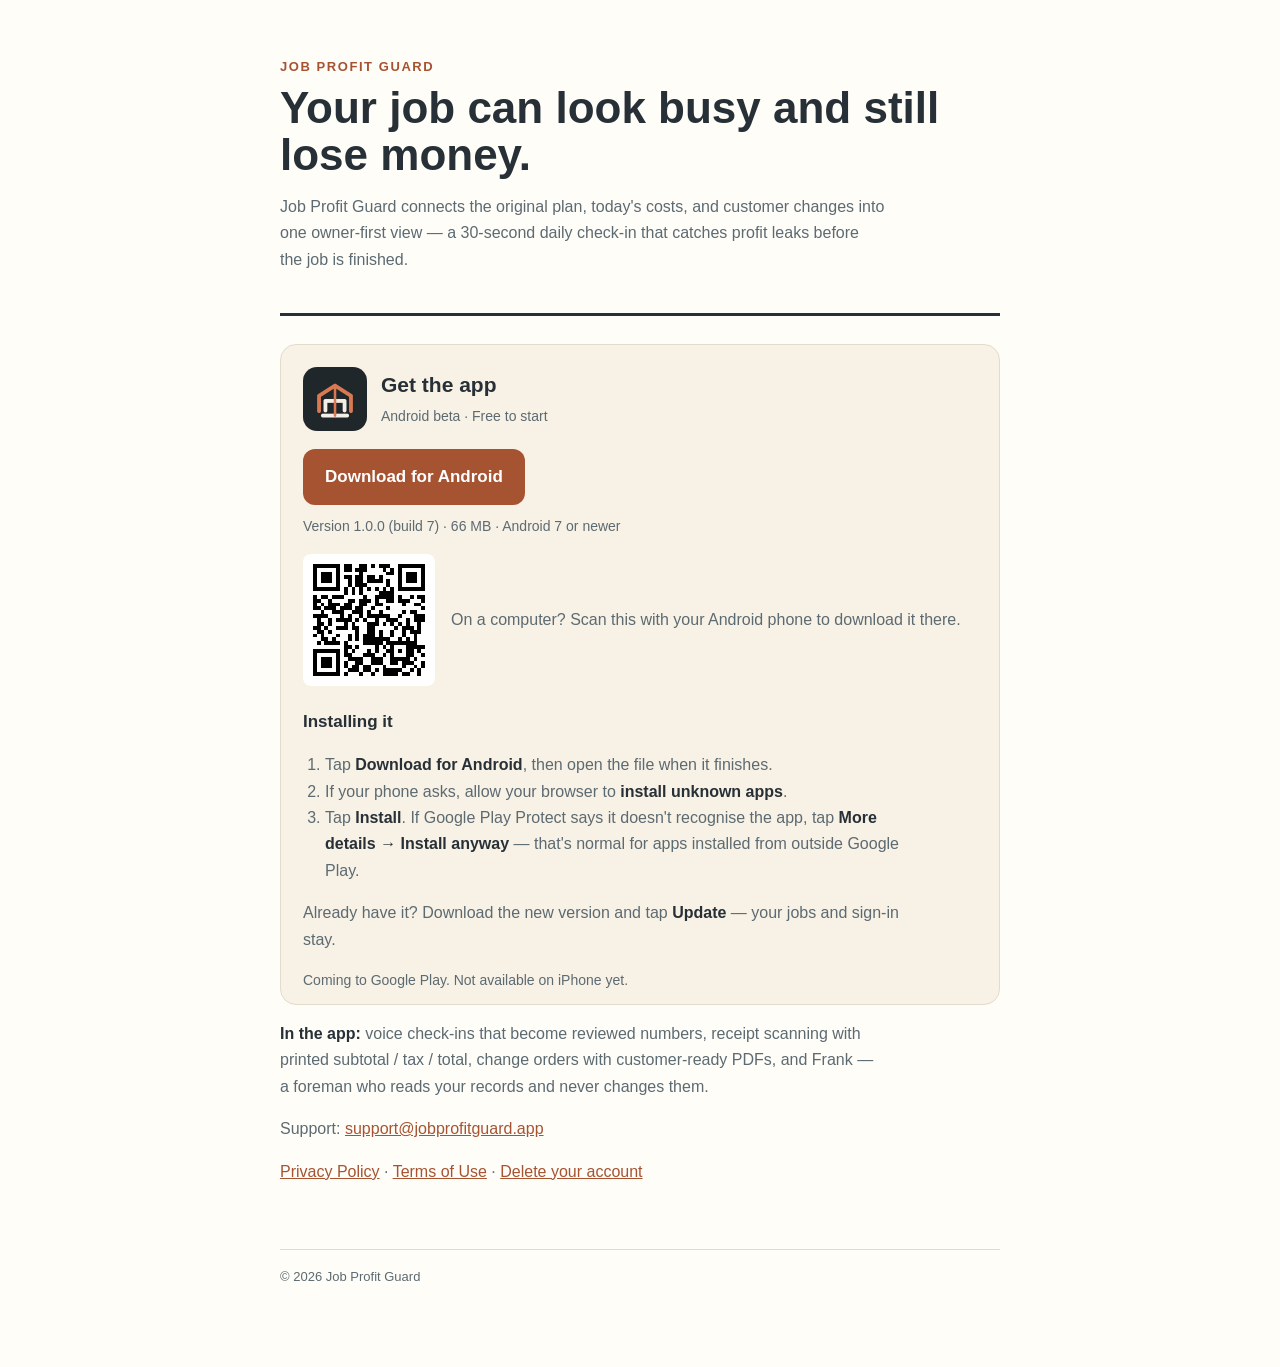
==== index.html @ 9f6c374c "Homepage: Download for Android (1.0.0 build 7, 66 MB), install steps, QR for desktop, icons Co-Autho" ====
<!doctype html>
<html lang="en"><head><meta charset="utf-8"><meta name="viewport" content="width=device-width,initial-scale=1">
<title>Job Profit Guard</title>
<meta name="description" content="Catch profit leaks on every job with a 30-second daily check-in. Download the Android beta.">
<link rel="icon" href="favicon.png"><link rel="apple-touch-icon" href="app-icon.png"><link rel="stylesheet" href="style.css"></head><body><main>
<header><div class="brand">Job Profit Guard</div><h1>Your job can look busy and still lose money.</h1>
<p>Job Profit Guard connects the original plan, today's costs, and customer changes into one owner-first view — a 30-second daily check-in that catches profit leaks before the job is finished.</p></header>

<section class="download" id="download">
  <div class="download-head"><img src="app-icon.png" alt="" width="64" height="64"><div><h2>Get the app</h2><p class="meta">Android beta · Free to start</p></div></div>
  <a class="button" href="download/JobProfitGuard.apk?v=7" download="JobProfitGuard.apk">Download for Android</a>
  <p class="meta">Version 1.0.0 (build 7) · 66 MB · Android 7 or newer</p>
  <div class="qr"><img src="download-qr.svg" alt="QR code for this download" width="132" height="132"><p>On a computer? Scan this with your Android phone to download it there.</p></div>
  <h3>Installing it</h3>
  <ol>
    <li>Tap <strong>Download for Android</strong>, then open the file when it finishes.</li>
    <li>If your phone asks, allow your browser to <strong>install unknown apps</strong>.</li>
    <li>Tap <strong>Install</strong>. If Google Play Protect says it doesn't recognise the app, tap <strong>More details → Install anyway</strong> — that's normal for apps installed from outside Google Play.</li>
  </ol>
  <p>Already have it? Download the new version and tap <strong>Update</strong> — your jobs and sign-in stay.</p>
  <p class="meta">Coming to Google Play. Not available on iPhone yet.</p>
</section>
<p><strong>In the app:</strong> voice check-ins that become reviewed numbers, receipt scanning with printed subtotal / tax / total, change orders with customer-ready PDFs, and Frank — a foreman who reads your records and never changes them.</p>
<p>Support: <a href="mailto:support@jobprofitguard.app">support@jobprofitguard.app</a></p>
<p><a href="privacy.html">Privacy Policy</a> · <a href="terms.html">Terms of Use</a> · <a href="delete-account.html">Delete your account</a></p>
<footer>© 2026 Job Profit Guard</footer>
</main></body></html>
---- style.css ----
:root { --bg:#fffdf8; --ink:#273036; --muted:#5c6a72; --line:#e2dccd; --accent:#a65332; --on-accent:#ffffff; --card:#f8f1e5; }
@media (prefers-color-scheme: dark) { :root { --bg:#1b2227; --ink:#f2ede3; --muted:#aab4ae; --line:#333d44; --accent:#d97b52; --on-accent:#1b2227; --card:#232c32; } }
* { box-sizing:border-box; }
body { margin:0; padding:0 20px 80px; background:var(--bg); color:var(--ink); font:16px/1.65 -apple-system,"Segoe UI",Roboto,sans-serif; }
main { max-width:720px; margin:0 auto; }
header { padding:56px 0 24px; border-bottom:3px solid var(--ink); margin-bottom:8px; }
.brand { color:var(--accent); font-weight:800; font-size:13px; letter-spacing:.12em; text-transform:uppercase; }
h1 { font-size:clamp(30px,6vw,44px); font-weight:900; line-height:1.05; margin:8px 0 6px; }
h2 { font-size:21px; font-weight:800; margin:36px 0 8px; }
p, li { max-width:68ch; color:var(--muted); }
strong { color:var(--ink); }
a { color:var(--accent); }
footer { margin-top:64px; padding-top:16px; border-top:1px solid var(--line); font-size:13px; color:var(--muted); }
.updated { font-size:13px; color:var(--muted); }
.download { margin:28px 0 8px; padding:22px 22px 10px; border:1px solid var(--line); border-radius:16px; background:var(--card); }
.download-head { display:flex; gap:14px; align-items:center; }
.download-head img { border-radius:14px; flex:none; }
.download h2 { margin:0; }
.download .meta { font-size:14px; margin:2px 0; }
.button { display:block; text-align:center; margin:18px 0 8px; padding:14px 22px; border-radius:12px; background:var(--accent); color:var(--on-accent); font-weight:800; font-size:17px; text-decoration:none; }
.button:hover { filter:brightness(1.06); }
@media (min-width:600px) { .button { display:inline-block; } }
.qr { display:none; }
@media (hover:hover) and (pointer:fine) { .qr { display:flex; gap:16px; align-items:center; margin:16px 0 4px; } .qr img { background:#fff; padding:6px; border-radius:8px; } .qr p { margin:0; } }
h3 { font-size:17px; font-weight:800; margin:22px 0 4px; }
ol { padding-left:22px; }
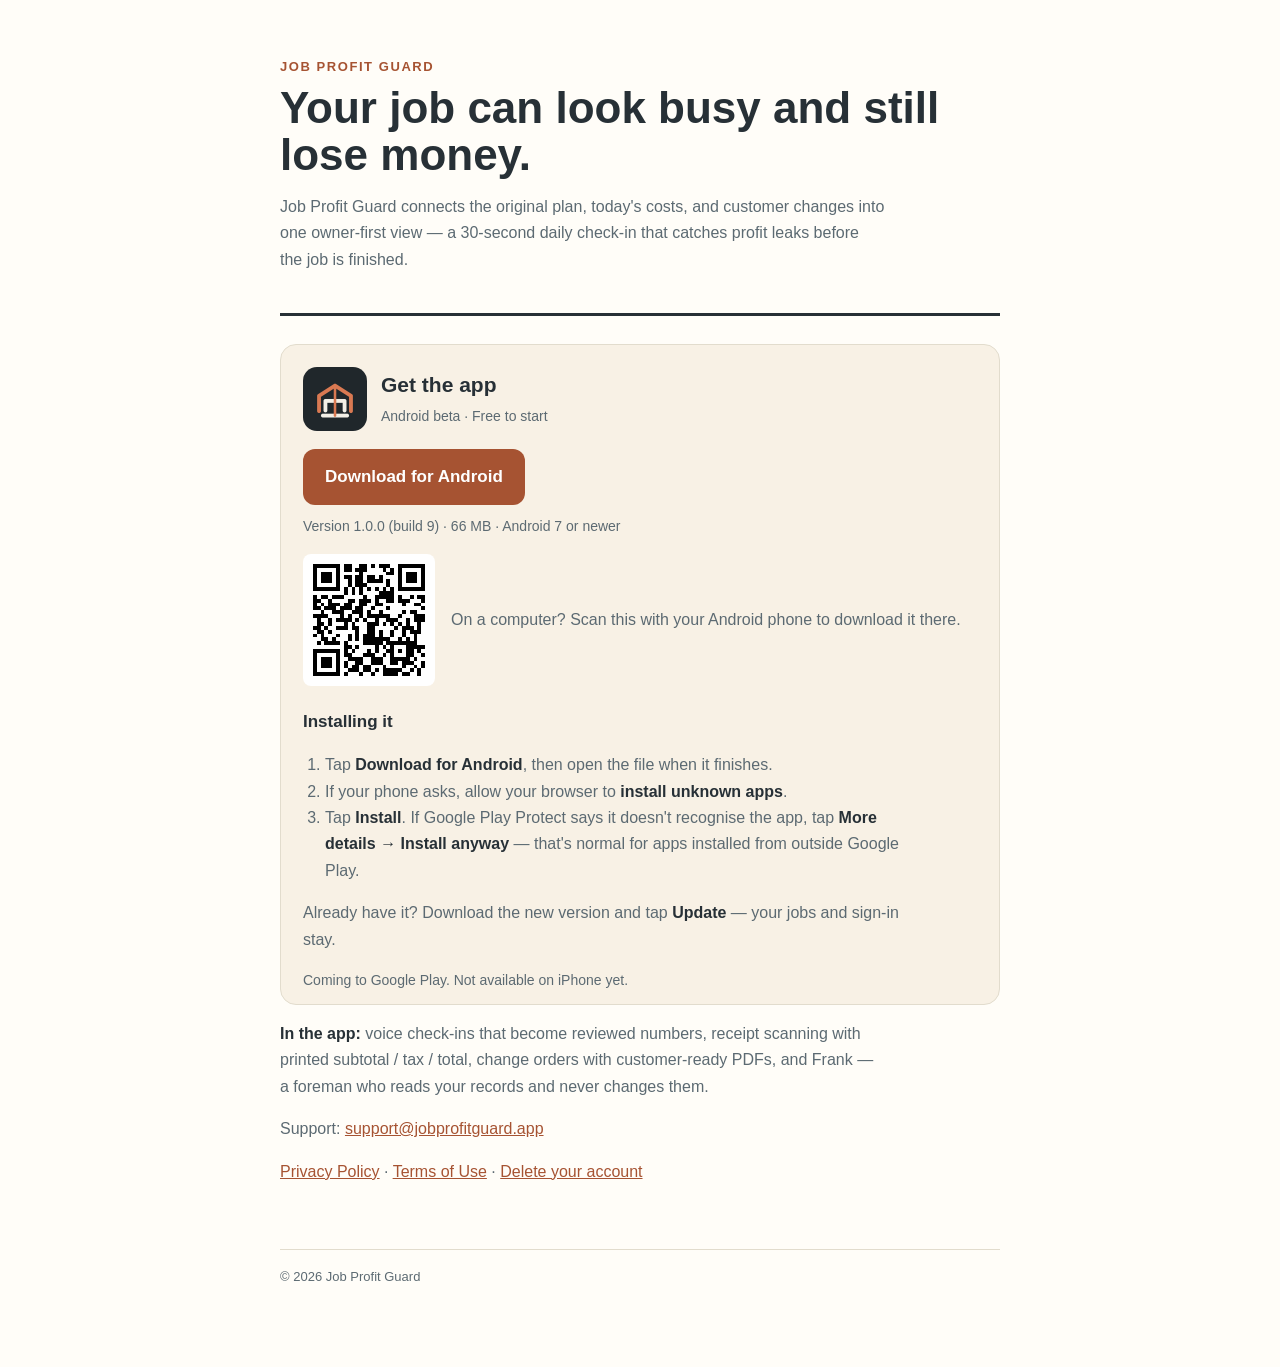
==== commit 79f301bc: "Android build 9: tells people when a newer build is out From this build the app checks version.json " ====
--- a/index.html
+++ b/index.html
@@ -8,8 +8,8 @@
 
 <section class="download" id="download">
   <div class="download-head"><img src="app-icon.png" alt="" width="64" height="64"><div><h2>Get the app</h2><p class="meta">Android beta · Free to start</p></div></div>
-  <a class="button" href="download/JobProfitGuard.apk?v=7" download="JobProfitGuard.apk">Download for Android</a>
-  <p class="meta">Version 1.0.0 (build 7) · 66 MB · Android 7 or newer</p>
+  <a class="button" href="download/JobProfitGuard.apk?v=9" download="JobProfitGuard.apk">Download for Android</a>
+  <p class="meta">Version 1.0.0 (build 9) · 66 MB · Android 7 or newer</p>
   <div class="qr"><img src="download-qr.svg" alt="QR code for this download" width="132" height="132"><p>On a computer? Scan this with your Android phone to download it there.</p></div>
   <h3>Installing it</h3>
   <ol>
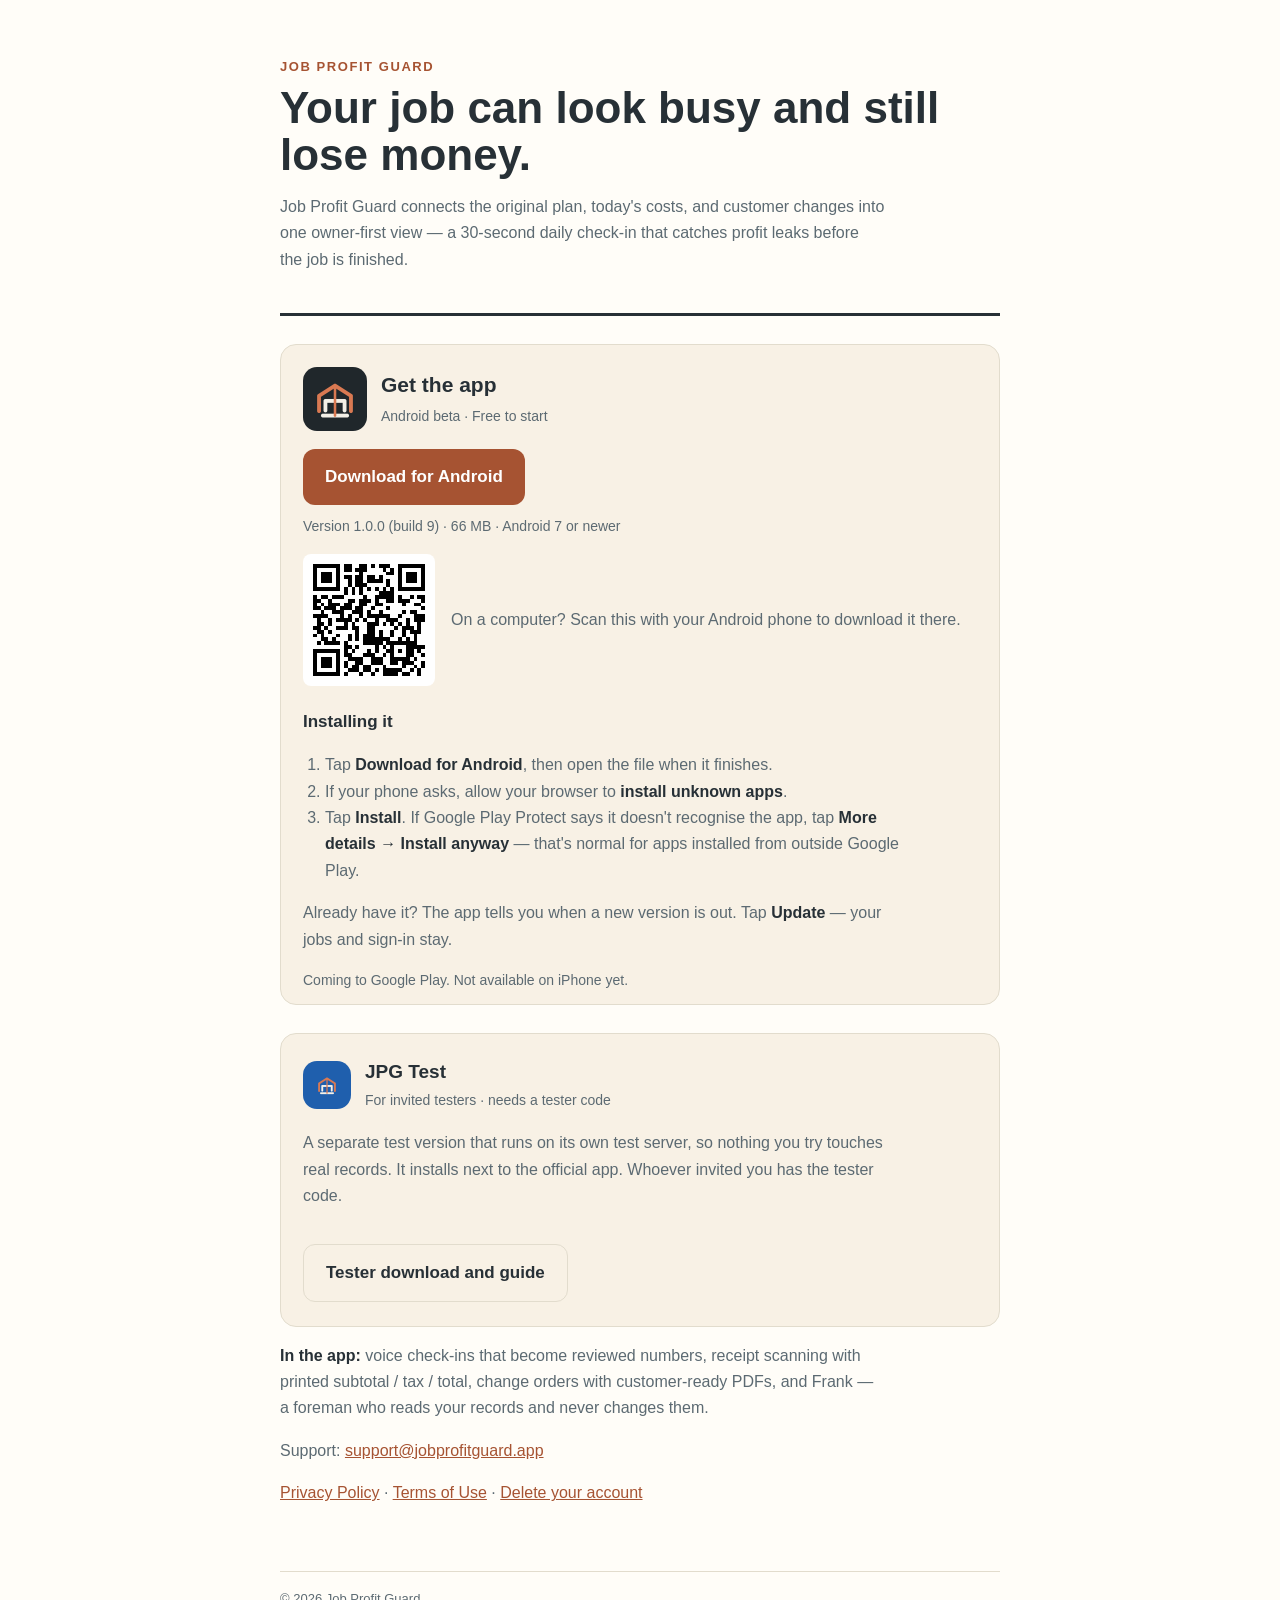
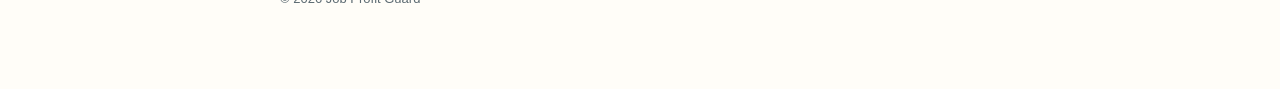
==== commit 05a83208: "Homepage: official and tester downloads; tester build 5 asks for the round's code Co-Authored-By: Cl" ====
--- a/index.html
+++ b/index.html
@@ -17,8 +17,14 @@
     <li>If your phone asks, allow your browser to <strong>install unknown apps</strong>.</li>
     <li>Tap <strong>Install</strong>. If Google Play Protect says it doesn't recognise the app, tap <strong>More details → Install anyway</strong> — that's normal for apps installed from outside Google Play.</li>
   </ol>
-  <p>Already have it? Download the new version and tap <strong>Update</strong> — your jobs and sign-in stay.</p>
+  <p>Already have it? The app tells you when a new version is out. Tap <strong>Update</strong> — your jobs and sign-in stay.</p>
   <p class="meta">Coming to Google Play. Not available on iPhone yet.</p>
+</section>
+
+<section class="download tester-card" id="testers">
+  <div class="download-head"><img class="tester-icon" src="test-icon.png" alt="" width="48" height="48"><div><h2>JPG Test</h2><p class="meta">For invited testers · needs a tester code</p></div></div>
+  <p>A separate test version that runs on its own test server, so nothing you try touches real records. It installs next to the official app. Whoever invited you has the tester code.</p>
+  <a class="button button-quiet" href="testers/">Tester download and guide</a>
 </section>
 <p><strong>In the app:</strong> voice check-ins that become reviewed numbers, receipt scanning with printed subtotal / tax / total, change orders with customer-ready PDFs, and Frank — a foreman who reads your records and never changes them.</p>
 <p>Support: <a href="mailto:support@jobprofitguard.app">support@jobprofitguard.app</a></p>
--- a/style.css
+++ b/style.css
@@ -24,3 +24,7 @@
 @media (hover:hover) and (pointer:fine) { .qr { display:flex; gap:16px; align-items:center; margin:16px 0 4px; } .qr img { background:#fff; padding:6px; border-radius:8px; } .qr p { margin:0; } }
 h3 { font-size:17px; font-weight:800; margin:22px 0 4px; }
 ol { padding-left:22px; }
+.tester-card { padding-bottom:16px; }
+.tester-card h2 { font-size:19px; }
+.tester-icon { background:#1f5fad; border-radius:12px; }
+.button-quiet { background:transparent; color:var(--ink); border:1.5px solid var(--line); }
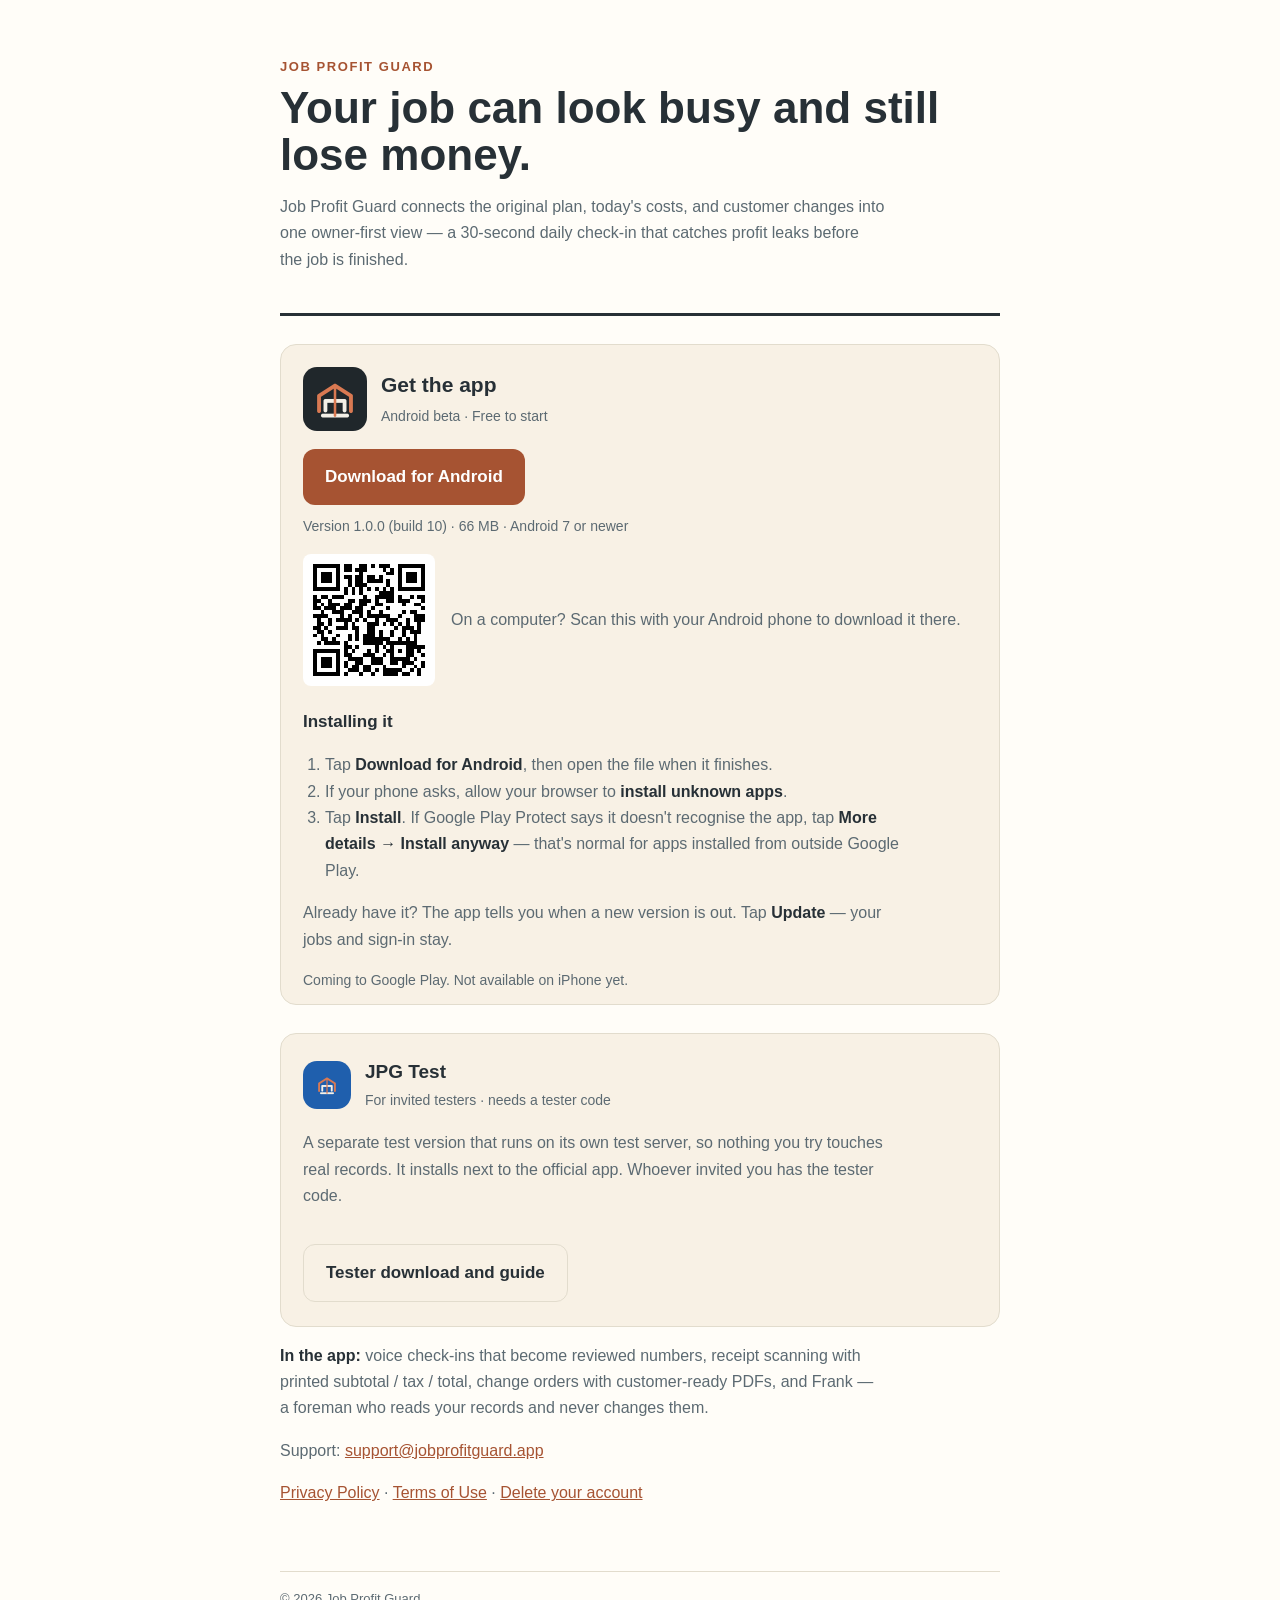
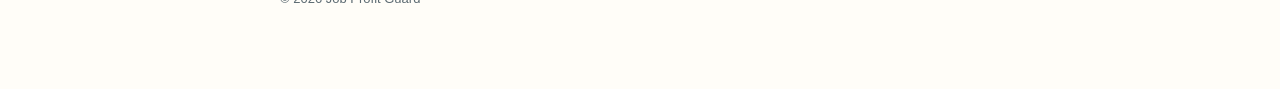
==== commit b95e4a07: "Android build 10 and JPG Test build 6: security review fixes Co-Authored-By: Claude Opus 5.5 <norepl" ====
--- a/index.html
+++ b/index.html
@@ -9,7 +9,7 @@
 <section class="download" id="download">
   <div class="download-head"><img src="app-icon.png" alt="" width="64" height="64"><div><h2>Get the app</h2><p class="meta">Android beta · Free to start</p></div></div>
   <a class="button" href="download/JobProfitGuard.apk?v=9" download="JobProfitGuard.apk">Download for Android</a>
-  <p class="meta">Version 1.0.0 (build 9) · 66 MB · Android 7 or newer</p>
+  <p class="meta">Version 1.0.0 (build 10) · 66 MB · Android 7 or newer</p>
   <div class="qr"><img src="download-qr.svg" alt="QR code for this download" width="132" height="132"><p>On a computer? Scan this with your Android phone to download it there.</p></div>
   <h3>Installing it</h3>
   <ol>
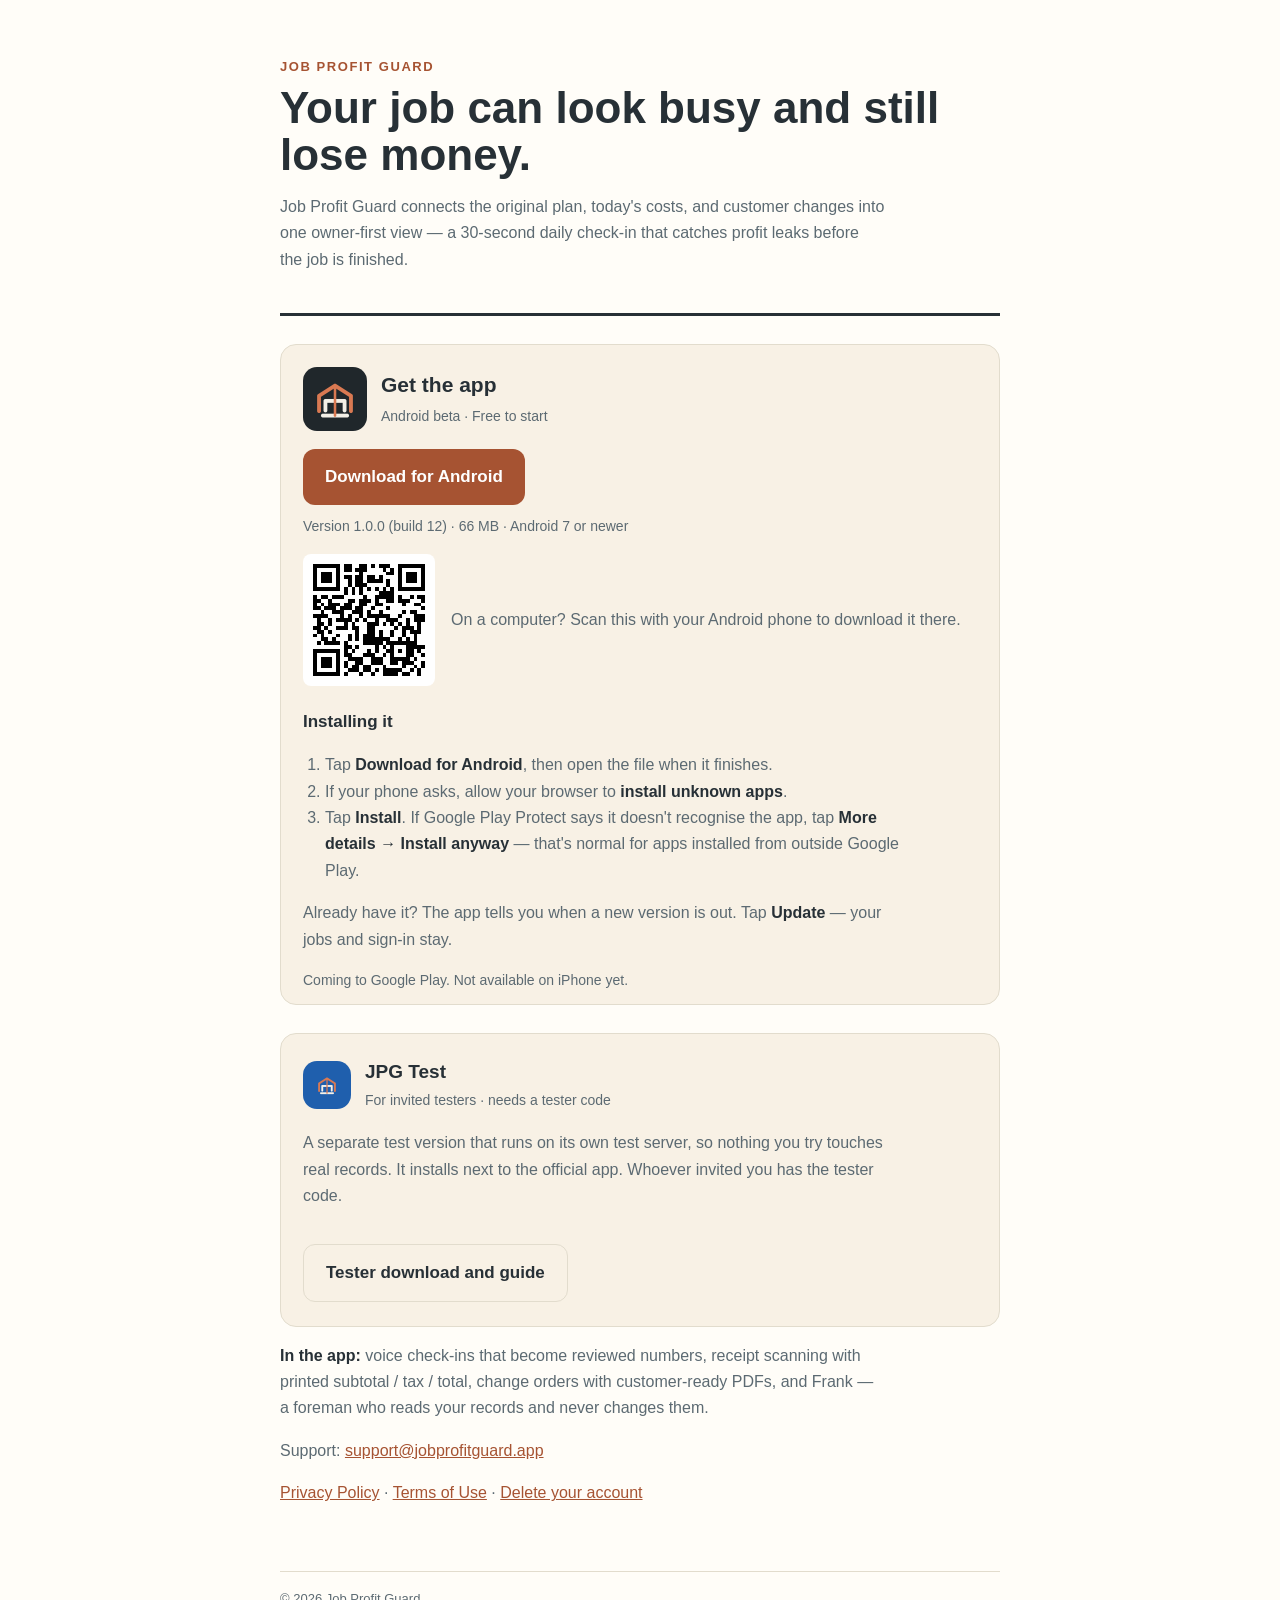
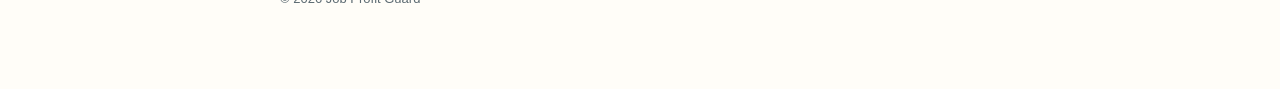
==== commit 84f27bf9: "Android build 12: device-pass fixes (no crash on links or password sign-in) Co-Authored-By: Claude O" ====
--- a/index.html
+++ b/index.html
@@ -9,7 +9,7 @@
 <section class="download" id="download">
   <div class="download-head"><img src="app-icon.png" alt="" width="64" height="64"><div><h2>Get the app</h2><p class="meta">Android beta · Free to start</p></div></div>
   <a class="button" href="download/JobProfitGuard.apk?v=9" download="JobProfitGuard.apk">Download for Android</a>
-  <p class="meta">Version 1.0.0 (build 10) · 66 MB · Android 7 or newer</p>
+  <p class="meta">Version 1.0.0 (build 12) · 66 MB · Android 7 or newer</p>
   <div class="qr"><img src="download-qr.svg" alt="QR code for this download" width="132" height="132"><p>On a computer? Scan this with your Android phone to download it there.</p></div>
   <h3>Installing it</h3>
   <ol>
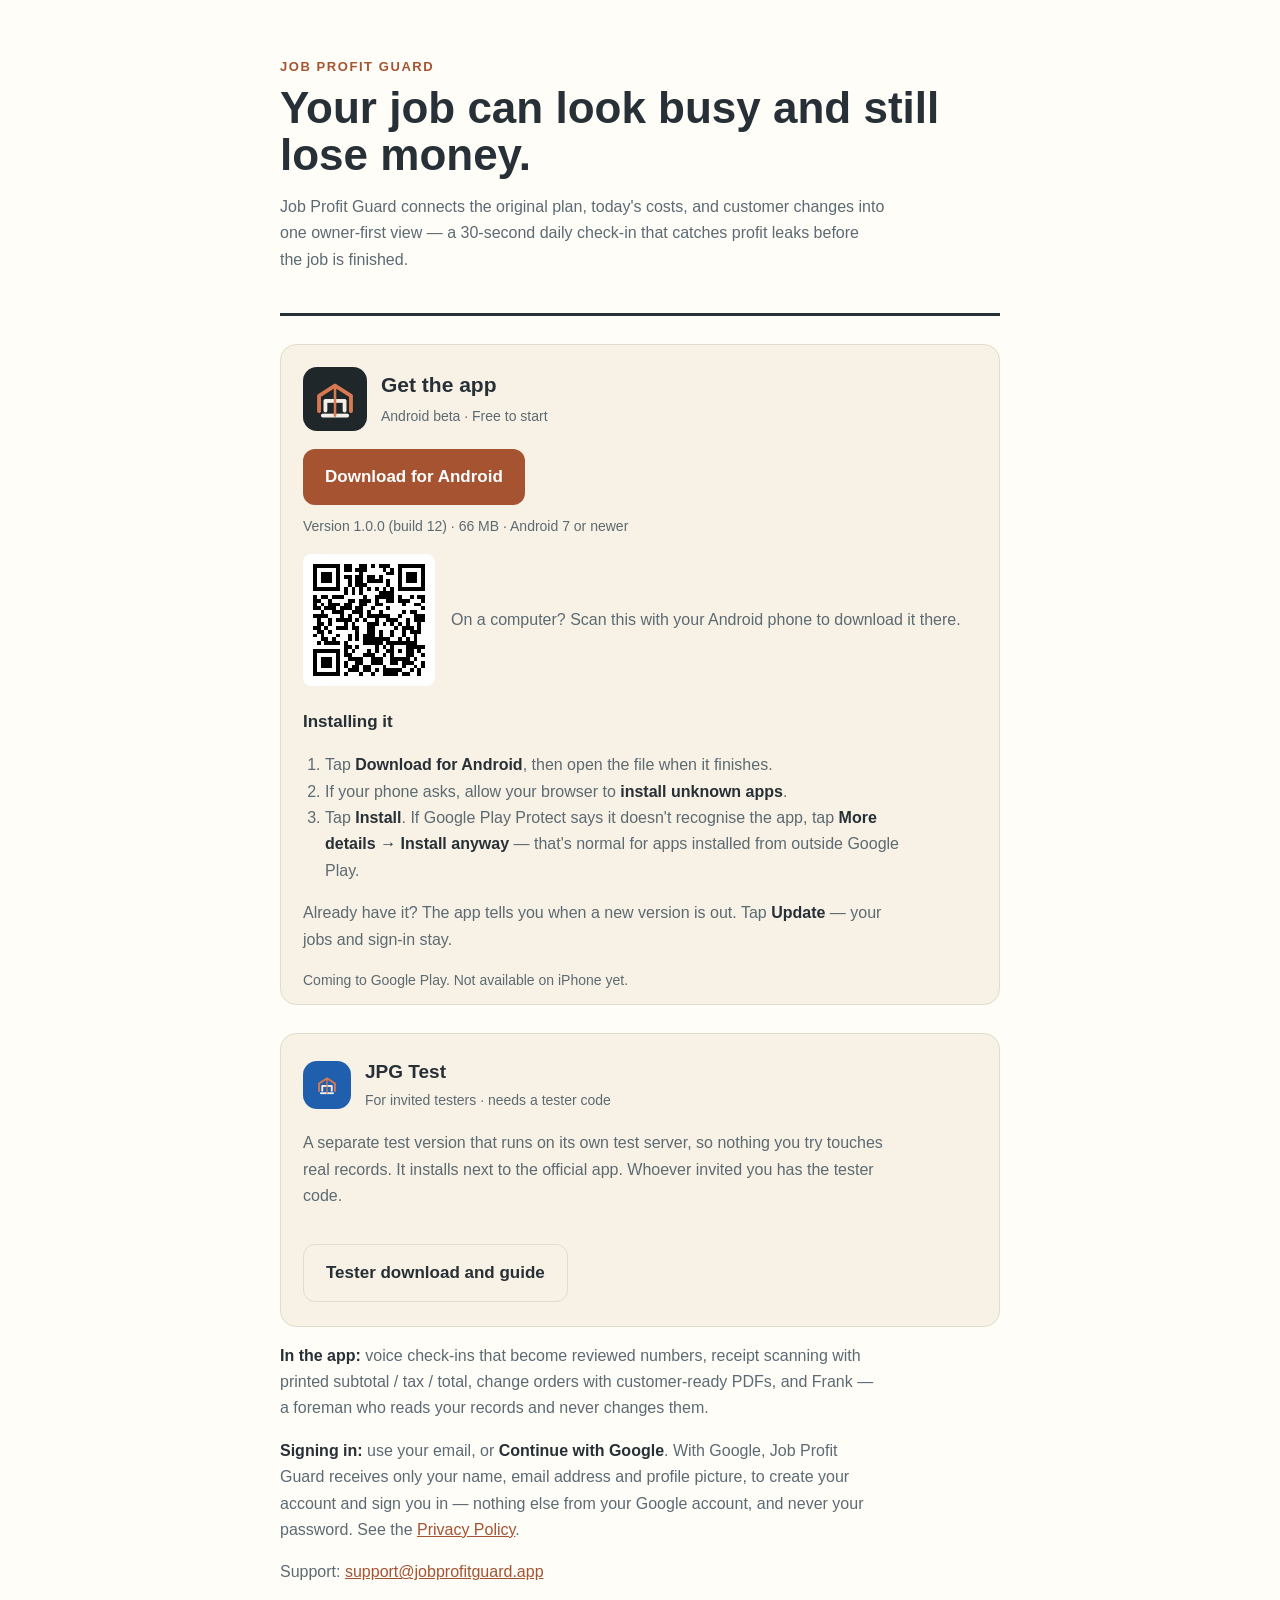
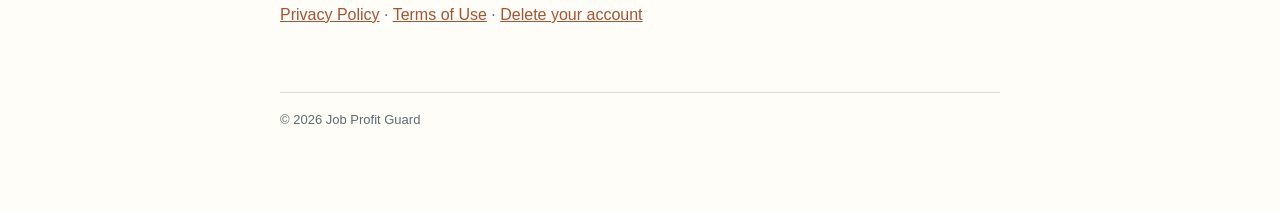
==== commit 770e2b4a: "Google sign-in disclosure on homepage + privacy policy, 120px logo for Google branding, current down" ====
--- a/index.html
+++ b/index.html
@@ -8,7 +8,7 @@
 
 <section class="download" id="download">
   <div class="download-head"><img src="app-icon.png" alt="" width="64" height="64"><div><h2>Get the app</h2><p class="meta">Android beta · Free to start</p></div></div>
-  <a class="button" href="download/JobProfitGuard.apk?v=9" download="JobProfitGuard.apk">Download for Android</a>
+  <a class="button" href="download/JobProfitGuard.apk?v=12" download="JobProfitGuard.apk">Download for Android</a>
   <p class="meta">Version 1.0.0 (build 12) · 66 MB · Android 7 or newer</p>
   <div class="qr"><img src="download-qr.svg" alt="QR code for this download" width="132" height="132"><p>On a computer? Scan this with your Android phone to download it there.</p></div>
   <h3>Installing it</h3>
@@ -27,6 +27,7 @@
   <a class="button button-quiet" href="testers/">Tester download and guide</a>
 </section>
 <p><strong>In the app:</strong> voice check-ins that become reviewed numbers, receipt scanning with printed subtotal / tax / total, change orders with customer-ready PDFs, and Frank — a foreman who reads your records and never changes them.</p>
+<p><strong>Signing in:</strong> use your email, or <strong>Continue with Google</strong>. With Google, Job Profit Guard receives only your name, email address and profile picture, to create your account and sign you in — nothing else from your Google account, and never your password. See the <a href="privacy.html">Privacy Policy</a>.</p>
 <p>Support: <a href="mailto:support@jobprofitguard.app">support@jobprofitguard.app</a></p>
 <p><a href="privacy.html">Privacy Policy</a> · <a href="terms.html">Terms of Use</a> · <a href="delete-account.html">Delete your account</a></p>
 <footer>© 2026 Job Profit Guard</footer>
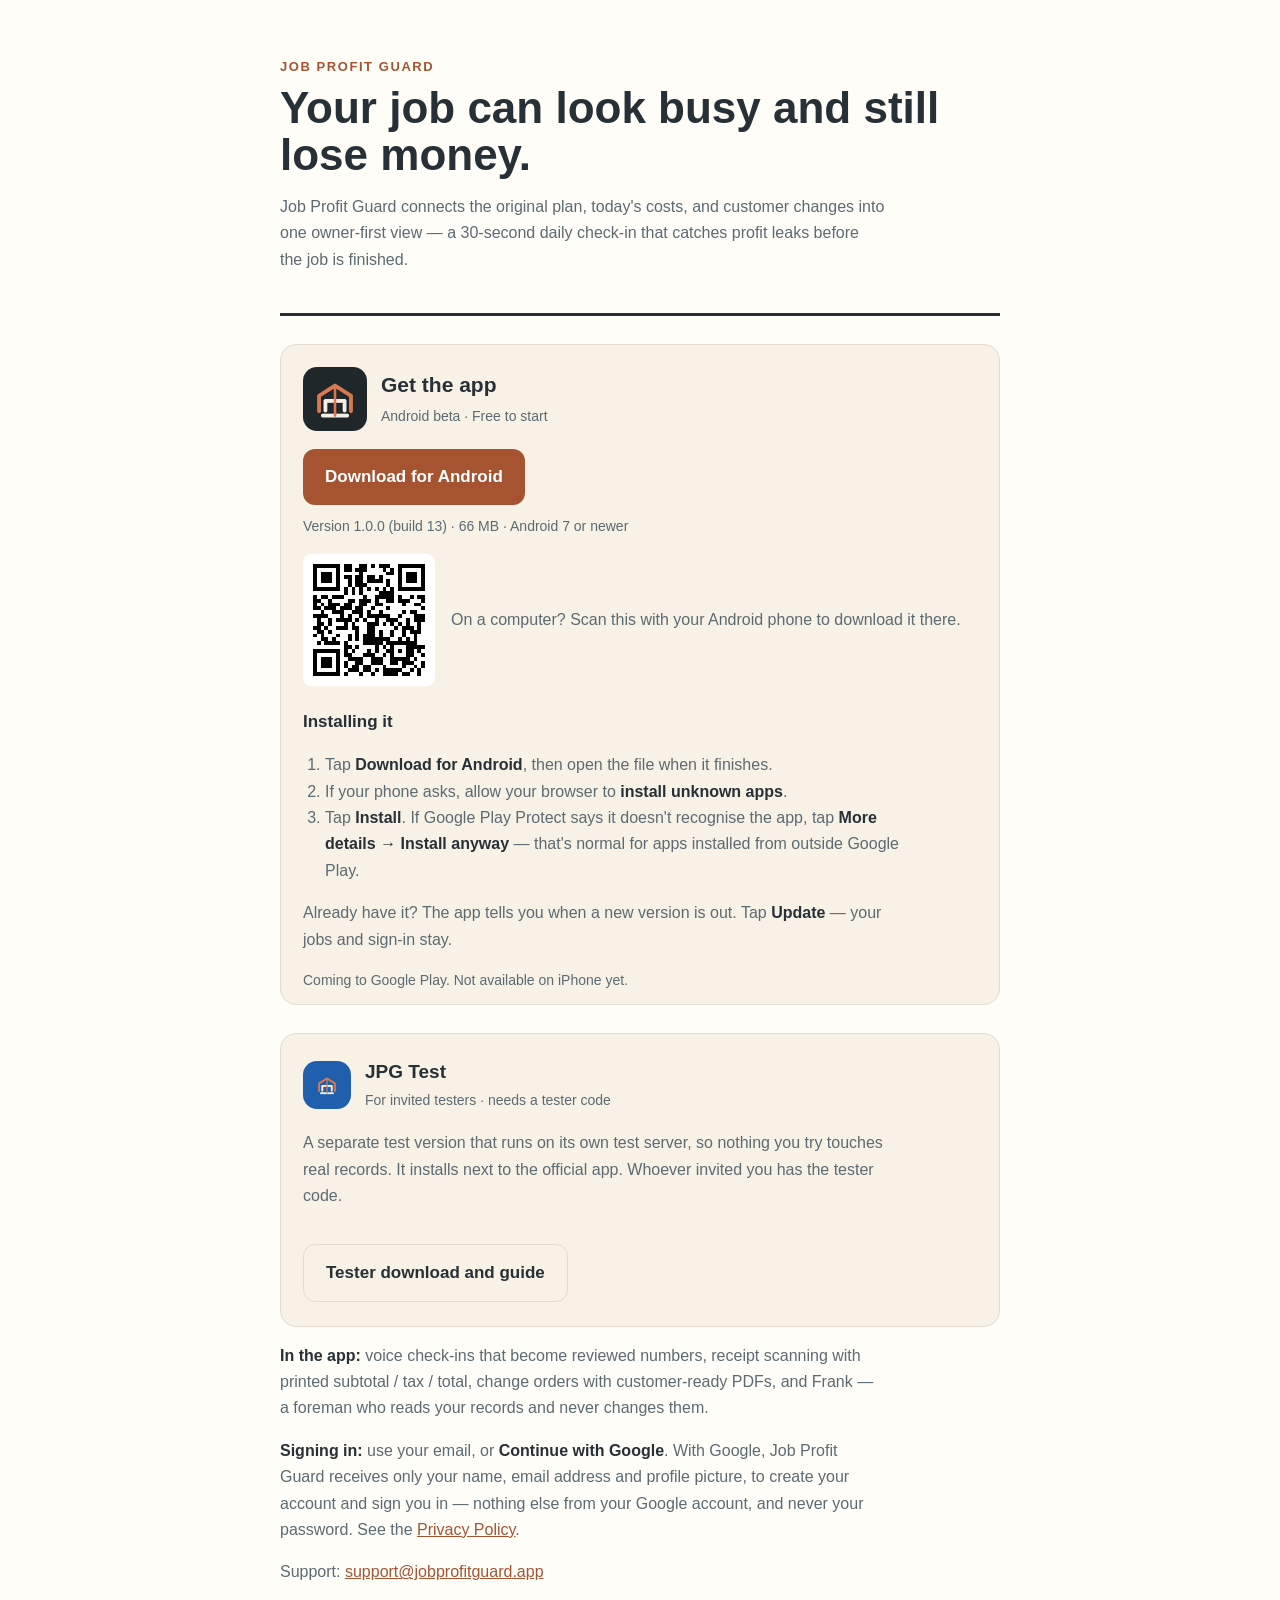
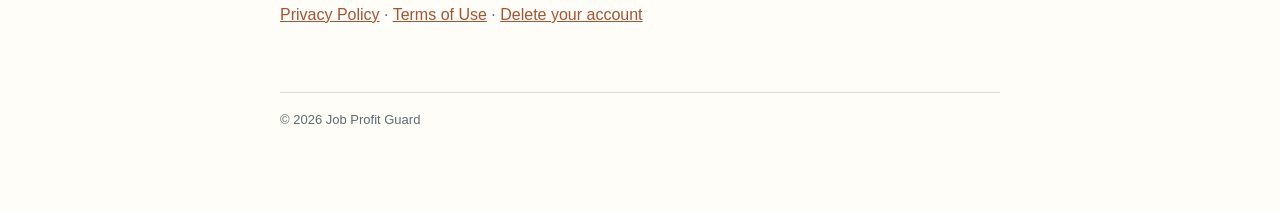
==== commit d243a779: "Real app build 13: receipts shrunk before upload, sign-out ends this phone only Co-Authored-By: Clau" ====
--- a/index.html
+++ b/index.html
@@ -8,8 +8,8 @@
 
 <section class="download" id="download">
   <div class="download-head"><img src="app-icon.png" alt="" width="64" height="64"><div><h2>Get the app</h2><p class="meta">Android beta · Free to start</p></div></div>
-  <a class="button" href="download/JobProfitGuard.apk?v=12" download="JobProfitGuard.apk">Download for Android</a>
-  <p class="meta">Version 1.0.0 (build 12) · 66 MB · Android 7 or newer</p>
+  <a class="button" href="download/JobProfitGuard.apk?v=13" download="JobProfitGuard.apk">Download for Android</a>
+  <p class="meta">Version 1.0.0 (build 13) · 66 MB · Android 7 or newer</p>
   <div class="qr"><img src="download-qr.svg" alt="QR code for this download" width="132" height="132"><p>On a computer? Scan this with your Android phone to download it there.</p></div>
   <h3>Installing it</h3>
   <ol>
